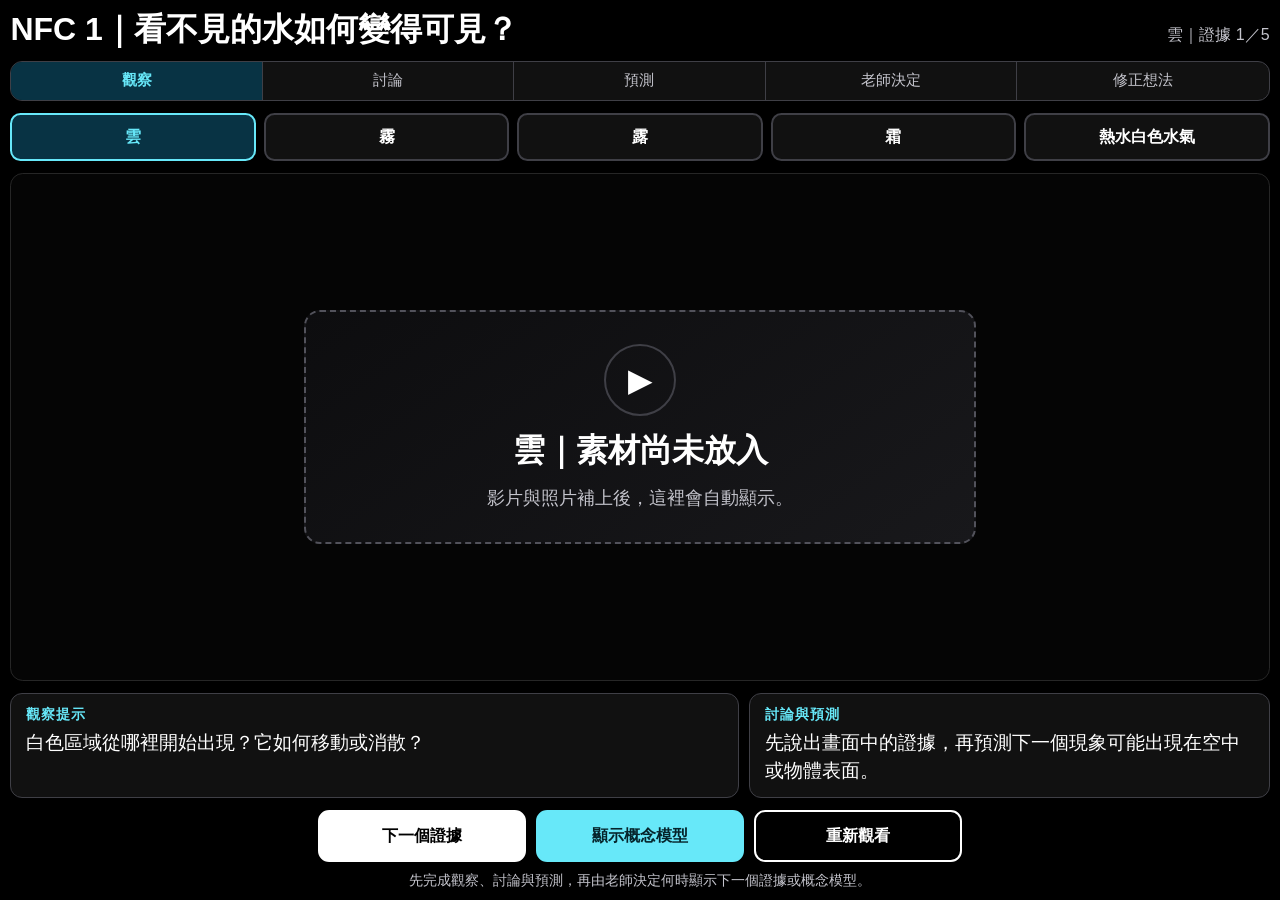
==== pages/01-cloud.html @ e1ae1beb "完成 NFC1 第一版教學介面" ====
<!doctype html>
<html lang="zh-Hant">
<head>
  <meta charset="utf-8">
  <meta name="viewport" content="width=device-width, initial-scale=1, viewport-fit=cover">
  <title>NFC 1｜看不見的水如何變得可見？</title>
  <style>
    :root {
      color-scheme: dark;
      font-family: -apple-system, BlinkMacSystemFont, "Segoe UI", sans-serif;
      --background: #000;
      --surface: #111;
      --surface-raised: #1a1a1a;
      --border: #3f3f46;
      --text: #fff;
      --muted: #c4c4cc;
      --accent: #67e8f9;
      --accent-dark: #083344;
      --focus: #facc15;
    }

    * {
      box-sizing: border-box;
    }

    [hidden] {
      display: none !important;
    }

    html {
      background: var(--background);
    }

    body {
      min-width: 320px;
      min-height: 100vh;
      min-height: 100svh;
      margin: 0;
      background: var(--background);
      color: var(--text);
    }

    button {
      font: inherit;
    }

    button:focus-visible {
      outline: 3px solid var(--focus);
      outline-offset: 3px;
    }

    main {
      width: min(100%, 100rem);
      min-height: 100vh;
      min-height: 100svh;
      margin: 0 auto;
      display: grid;
      gap: 0.75rem;
      padding:
        max(0.65rem, env(safe-area-inset-top))
        max(0.65rem, env(safe-area-inset-right))
        max(0.65rem, env(safe-area-inset-bottom))
        max(0.65rem, env(safe-area-inset-left));
    }

    .page-header {
      display: flex;
      align-items: baseline;
      justify-content: space-between;
      gap: 1rem;
    }

    h1 {
      margin: 0;
      font-size: clamp(1.15rem, 2.8vw, 2rem);
      line-height: 1.2;
    }

    .progress {
      flex: none;
      margin: 0;
      color: var(--muted);
      font-size: clamp(0.85rem, 1.7vw, 1rem);
      white-space: nowrap;
    }

    .learning-cycle {
      margin: 0;
      padding: 0;
      display: grid;
      grid-template-columns: repeat(5, minmax(0, 1fr));
      list-style: none;
      border: 1px solid var(--border);
      border-radius: 0.75rem;
      overflow: hidden;
      background: var(--surface);
    }

    .learning-cycle li {
      min-height: 2.4rem;
      display: grid;
      place-items: center;
      padding: 0.35rem;
      border-right: 1px solid var(--border);
      color: var(--muted);
      font-size: clamp(0.75rem, 1.7vw, 0.95rem);
      text-align: center;
    }

    .learning-cycle li:last-child {
      border-right: 0;
    }

    .learning-cycle li.current {
      background: var(--accent-dark);
      color: var(--accent);
      font-weight: 700;
    }

    .material-tabs {
      display: grid;
      grid-template-columns: repeat(5, minmax(0, 1fr));
      gap: 0.5rem;
    }

    .material-tab {
      min-height: 3rem;
      padding: 0.55rem 0.7rem;
      border: 2px solid var(--border);
      border-radius: 0.65rem;
      background: var(--surface);
      color: var(--text);
      font-weight: 700;
      cursor: pointer;
      touch-action: manipulation;
    }

    .material-tab[aria-selected="true"] {
      border-color: var(--accent);
      background: var(--accent-dark);
      color: var(--accent);
    }

    .media-stage {
      position: relative;
      width: 100%;
      min-height: clamp(18rem, 53svh, 49rem);
      display: grid;
      place-items: center;
      overflow: hidden;
      border: 1px solid #262626;
      border-radius: 0.8rem;
      background: #050505;
    }

    .media-stage video,
    .media-stage img {
      width: 100%;
      height: 100%;
      max-height: 64rem;
      display: block;
      object-fit: contain;
      background: #000;
    }

    .media-placeholder {
      width: min(90%, 42rem);
      min-height: 14rem;
      display: grid;
      place-items: center;
      align-content: center;
      gap: 0.8rem;
      padding: 2rem;
      border: 2px dashed #52525b;
      border-radius: 1rem;
      background: linear-gradient(145deg, #0d0d0f, #18181b);
      color: var(--muted);
      text-align: center;
    }

    .placeholder-mark {
      width: 4.5rem;
      height: 4.5rem;
      display: grid;
      place-items: center;
      border: 2px solid var(--border);
      border-radius: 50%;
      color: var(--text);
      font-size: 2rem;
    }

    .media-placeholder strong {
      color: var(--text);
      font-size: clamp(1.25rem, 3vw, 2rem);
    }

    .media-placeholder p {
      margin: 0;
      font-size: clamp(0.95rem, 2vw, 1.1rem);
    }

    .prompt-panel {
      display: grid;
      grid-template-columns: minmax(0, 1.4fr) minmax(0, 1fr);
      gap: 0.65rem;
    }

    .prompt-card {
      min-height: 4.8rem;
      padding: 0.75rem 0.9rem;
      border: 1px solid var(--border);
      border-radius: 0.75rem;
      background: var(--surface);
    }

    .prompt-card h2 {
      margin: 0 0 0.35rem;
      color: var(--accent);
      font-size: 0.85rem;
      letter-spacing: 0.08em;
    }

    .prompt-card p {
      margin: 0;
      font-size: clamp(0.95rem, 2vw, 1.2rem);
      line-height: 1.45;
    }

    .revision-card {
      border-color: #a16207;
      background: #211804;
    }

    .revision-card h2 {
      color: #fde047;
    }

    .controls {
      display: flex;
      flex-wrap: wrap;
      align-items: center;
      justify-content: center;
      gap: 0.6rem;
    }

    .control-button {
      min-width: min(100%, 13rem);
      min-height: 3.25rem;
      padding: 0.65rem 1.25rem;
      border: 2px solid #fff;
      border-radius: 0.7rem;
      background: #fff;
      color: #000;
      font-weight: 750;
      cursor: pointer;
      touch-action: manipulation;
    }

    .control-button.secondary {
      background: #000;
      color: #fff;
    }

    .control-button.model {
      border-color: var(--accent);
      background: var(--accent);
      color: #06242b;
    }

    .control-button:disabled {
      border-color: #3f3f46;
      background: #27272a;
      color: #71717a;
      cursor: not-allowed;
    }

    .teacher-note {
      flex-basis: 100%;
      margin: 0;
      color: var(--muted);
      font-size: 0.85rem;
      text-align: center;
    }

    @media (orientation: landscape) and (min-width: 700px) {
      main {
        height: 100vh;
        height: 100svh;
        grid-template-rows: auto auto auto minmax(0, 1fr) auto auto;
        overflow: hidden;
      }

      .media-stage {
        min-height: 0;
        height: 100%;
      }
    }

    @media (max-width: 680px) {
      .page-header {
        display: block;
      }

      .progress {
        margin-top: 0.3rem;
      }

      .material-tabs {
        grid-template-columns: repeat(3, minmax(0, 1fr));
      }

      .prompt-panel {
        grid-template-columns: 1fr;
      }
    }
  </style>
</head>
<body>
  <main>
    <header class="page-header">
      <h1 id="page-title">NFC 1｜看不見的水如何變得可見？</h1>
      <p id="evidence-progress" class="progress" aria-live="polite">證據 1／5</p>
    </header>

    <ol class="learning-cycle" aria-label="教學流程">
      <li id="phase-observe" class="current">觀察</li>
      <li id="phase-discuss">討論</li>
      <li id="phase-predict">預測</li>
      <li id="phase-teacher">老師決定</li>
      <li id="phase-revise">修正想法</li>
    </ol>

    <nav class="material-tabs" role="tablist" aria-label="真實證據素材，由老師操作">
      <button class="material-tab" type="button" role="tab" aria-selected="true" data-index="0">雲</button>
      <button class="material-tab" type="button" role="tab" aria-selected="false" data-index="1">霧</button>
      <button class="material-tab" type="button" role="tab" aria-selected="false" data-index="2">露</button>
      <button class="material-tab" type="button" role="tab" aria-selected="false" data-index="3">霜</button>
      <button class="material-tab" type="button" role="tab" aria-selected="false" data-index="4">熱水白色水氣</button>
    </nav>

    <section class="media-stage" aria-label="主媒體區">
      <video id="main-video" controls playsinline webkit-playsinline preload="metadata" hidden></video>
      <img id="main-photo" alt="" hidden>
      <div id="media-placeholder" class="media-placeholder" role="status">
        <span class="placeholder-mark" aria-hidden="true">▶</span>
        <strong id="placeholder-title">雲｜素材尚未放入</strong>
        <p id="placeholder-message">影片與照片補上後，這裡會自動顯示。</p>
      </div>
    </section>

    <section class="prompt-panel" aria-label="觀察與思考提示">
      <article class="prompt-card">
        <h2 id="prompt-label">觀察提示</h2>
        <p id="observation-prompt">白色區域從哪裡開始出現？它如何移動或消散？</p>
      </article>

      <article id="thinking-card" class="prompt-card">
        <h2 id="thinking-label">討論與預測</h2>
        <p id="thinking-prompt">先說出畫面中的證據，再預測下一個現象可能出現在空中或物體表面。</p>
      </article>
    </section>

    <section class="controls" aria-label="教師控制">
      <button id="next-evidence" class="control-button" type="button">下一個證據</button>
      <button id="show-model" class="control-button model" type="button">顯示概念模型</button>
      <button id="rewatch" class="control-button secondary" type="button">重新觀看</button>
      <p class="teacher-note">先完成觀察、討論與預測，再由老師決定何時顯示下一個證據或概念模型。</p>
    </section>
  </main>

  <script>
    const evidenceItems = [
      {
        id: 'cloud',
        label: '雲',
        video: '../media/video/cloud.mp4',
        photo: '../media/photo/cloud.jpg',
        prompt: '白色區域從哪裡開始出現？它如何移動或消散？'
      },
      {
        id: 'fog',
        label: '霧',
        video: '../media/video/fog.mp4',
        photo: '../media/photo/fog.jpg',
        prompt: '遠方景物的清晰度如何改變？白色區域最靠近哪裡？'
      },
      {
        id: 'dew',
        label: '露',
        video: '../media/video/dew.mp4',
        photo: '../media/photo/dew.jpg',
        prompt: '水滴最先出現在哪個表面？數量和大小如何改變？'
      },
      {
        id: 'frost',
        label: '霜',
        video: '../media/video/frost.mp4',
        photo: '../media/photo/frost.jpg',
        prompt: '表面的形狀如何隨時間改變？它和前一個證據有什麼不同？'
      },
      {
        id: 'kettle',
        label: '熱水白色水氣',
        video: '../media/video/kettle.mp4',
        photo: null,
        prompt: '壺口最近處和稍遠處，哪裡比較看得見白色區域？'
      }
    ];

    const conceptModel = {
      label: '概念模型',
      video: '../media/generated/water-visible-model.mp4'
    };

    const mainVideo = document.querySelector('#main-video');
    const mainPhoto = document.querySelector('#main-photo');
    const mediaPlaceholder = document.querySelector('#media-placeholder');
    const placeholderTitle = document.querySelector('#placeholder-title');
    const placeholderMessage = document.querySelector('#placeholder-message');
    const evidenceProgress = document.querySelector('#evidence-progress');
    const observationPrompt = document.querySelector('#observation-prompt');
    const promptLabel = document.querySelector('#prompt-label');
    const thinkingCard = document.querySelector('#thinking-card');
    const thinkingLabel = document.querySelector('#thinking-label');
    const thinkingPrompt = document.querySelector('#thinking-prompt');
    const nextEvidenceButton = document.querySelector('#next-evidence');
    const showModelButton = document.querySelector('#show-model');
    const rewatchButton = document.querySelector('#rewatch');
    const materialTabs = [...document.querySelectorAll('.material-tab')];
    const phaseItems = [...document.querySelectorAll('.learning-cycle li')];

    let currentEvidenceIndex = 0;
    let currentMode = 'evidence';

    function stopMedia() {
      mainVideo.pause();
      mainVideo.removeAttribute('src');
      mainVideo.load();
      mainPhoto.removeAttribute('src');
      mainVideo.hidden = true;
      mainPhoto.hidden = true;
    }

    function setPhase(phaseId) {
      phaseItems.forEach((item) => {
        item.classList.toggle('current', item.id === phaseId);
      });
    }

    function showPlaceholder(title, message) {
      mainVideo.hidden = true;
      mainPhoto.hidden = true;
      placeholderTitle.textContent = title;
      placeholderMessage.textContent = message;
      mediaPlaceholder.hidden = false;
    }

    function tryPhotoFallback(item) {
      if (!item.photo) {
        showPlaceholder(
          `${item.label}｜素材尚未放入`,
          '影片補上後，這裡會自動顯示。'
        );
        return;
      }

      mainPhoto.onload = () => {
        mainVideo.hidden = true;
        mediaPlaceholder.hidden = true;
        mainPhoto.hidden = false;
      };

      mainPhoto.onerror = () => {
        showPlaceholder(
          `${item.label}｜素材尚未放入`,
          '影片與照片補上後，這裡會自動顯示。'
        );
      };

      mainPhoto.alt = `${item.label}的真實證據照片`;
      mainPhoto.src = item.photo;
    }

    function loadEvidence(index, isNewEvidence = false) {
      const item = evidenceItems[index];

      currentEvidenceIndex = index;
      currentMode = 'evidence';
      stopMedia();

      evidenceProgress.textContent = `${item.label}｜證據 ${index + 1}／${evidenceItems.length}`;
      promptLabel.textContent = '觀察提示';
      observationPrompt.textContent = item.prompt;

      materialTabs.forEach((tab, tabIndex) => {
        tab.setAttribute('aria-selected', String(tabIndex === index));
      });

      nextEvidenceButton.disabled = index === evidenceItems.length - 1;
      const shouldRevise = isNewEvidence || index > 0;
      thinkingCard.classList.toggle('revision-card', shouldRevise);
      thinkingLabel.textContent = shouldRevise ? '修正想法' : '討論與預測';
      thinkingPrompt.textContent = shouldRevise
        ? '新證據和原來的預測哪裡相同、哪裡不同？請指出畫面中的依據。'
        : '先說出畫面中的證據，再預測下一個現象可能出現在空中或物體表面。';
      setPhase(isNewEvidence || index > 0 ? 'phase-revise' : 'phase-observe');

      showPlaceholder(`${item.label}｜正在載入`, '如果素材尚未放入，稍後會顯示占位畫面。');

      mainVideo.onloadeddata = () => {
        mediaPlaceholder.hidden = true;
        mainPhoto.hidden = true;
        mainVideo.hidden = false;
      };

      mainVideo.onerror = () => {
        tryPhotoFallback(item);
      };

      mainVideo.src = item.video;
      mainVideo.load();
    }

    function loadConceptModel() {
      currentMode = 'model';
      stopMedia();

      evidenceProgress.textContent = '概念模型｜老師決定後顯示';
      promptLabel.textContent = '回看任務';
      observationPrompt.textContent = '看完後，請回到任一真實證據，找出你現在才注意到的畫面。';
      thinkingCard.classList.add('revision-card');
      thinkingLabel.textContent = '修正想法';
      thinkingPrompt.textContent = '用新模型重新解釋一個畫面，並說明你修改了哪一個原來的想法。';
      materialTabs.forEach((tab) => tab.setAttribute('aria-selected', 'false'));
      nextEvidenceButton.disabled = true;
      setPhase('phase-revise');

      showPlaceholder('概念模型｜正在載入', '模型素材尚未放入時，頁面仍可回看真實證據。');

      mainVideo.onloadeddata = () => {
        mediaPlaceholder.hidden = true;
        mainPhoto.hidden = true;
        mainVideo.hidden = false;
      };

      mainVideo.onerror = () => {
        showPlaceholder('概念模型尚待製作', '請先回看真實證據並修正小組想法。');
      };

      mainVideo.src = conceptModel.video;
      mainVideo.load();
    }

    function rewatchCurrentMedia() {
      if (!mainVideo.hidden && Number.isFinite(mainVideo.duration)) {
        mainVideo.currentTime = 0;
        return;
      }

      if (currentMode === 'model') {
        loadConceptModel();
      } else {
        loadEvidence(currentEvidenceIndex, currentEvidenceIndex > 0);
      }
    }

    materialTabs.forEach((tab) => {
      tab.addEventListener('click', () => {
        const index = Number(tab.dataset.index);
        loadEvidence(index, index !== currentEvidenceIndex || index > 0);
      });
    });

    nextEvidenceButton.addEventListener('click', () => {
      if (currentEvidenceIndex < evidenceItems.length - 1) {
        loadEvidence(currentEvidenceIndex + 1, true);
      }
    });

    showModelButton.addEventListener('click', loadConceptModel);
    rewatchButton.addEventListener('click', rewatchCurrentMedia);

    loadEvidence(0);
  </script>
</body>
</html>
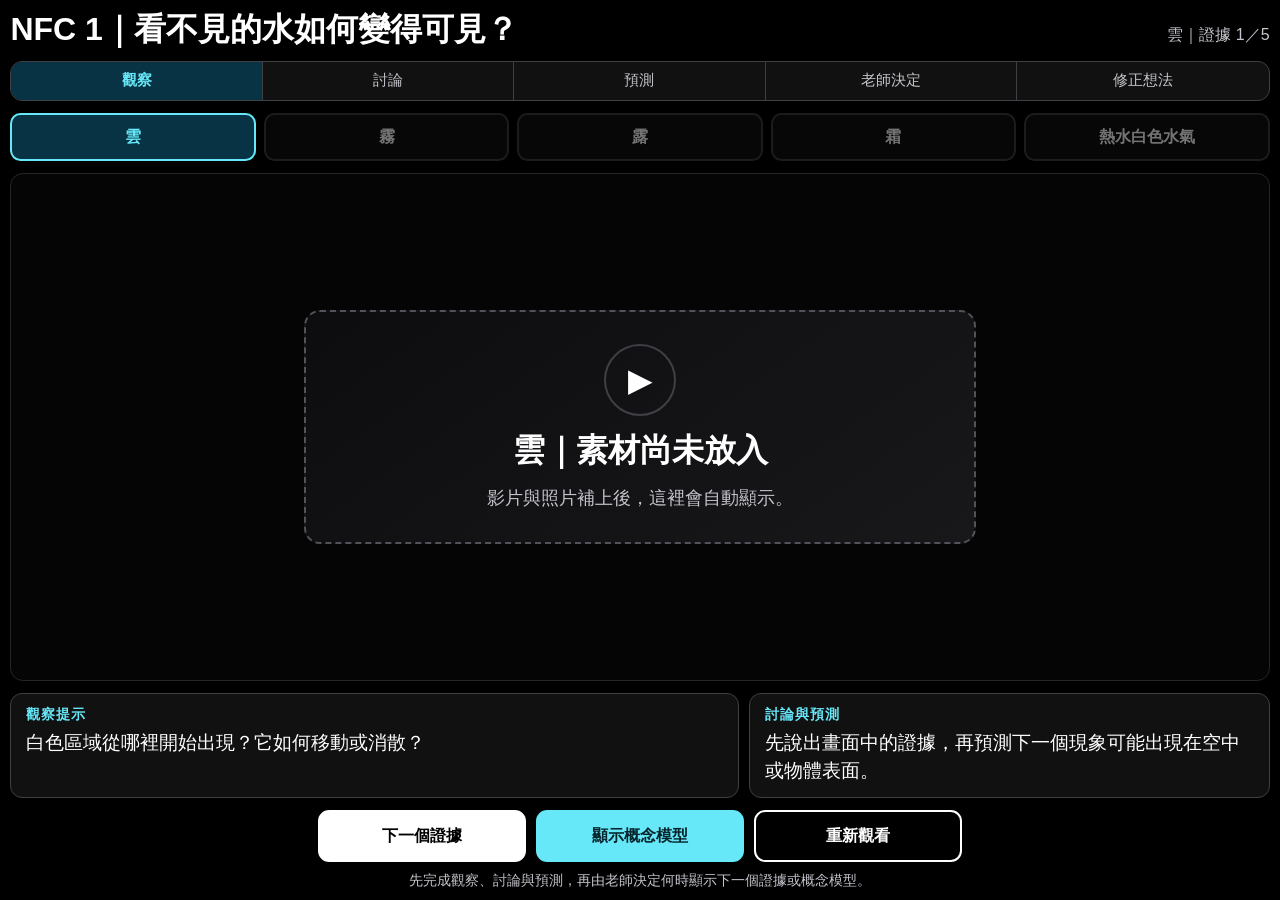
==== commit 684ee4d9: "完成 NFC1 雲證據素材與教師控制" ====
--- a/pages/01-cloud.html
+++ b/pages/01-cloud.html
@@ -141,6 +141,11 @@
       color: var(--accent);
     }
 
+    .material-tab:disabled {
+      opacity: 0.45;
+      cursor: not-allowed;
+    }
+
     .media-stage {
       position: relative;
       width: 100%;
@@ -332,10 +337,10 @@
 
     <nav class="material-tabs" role="tablist" aria-label="真實證據素材，由老師操作">
       <button class="material-tab" type="button" role="tab" aria-selected="true" data-index="0">雲</button>
-      <button class="material-tab" type="button" role="tab" aria-selected="false" data-index="1">霧</button>
-      <button class="material-tab" type="button" role="tab" aria-selected="false" data-index="2">露</button>
-      <button class="material-tab" type="button" role="tab" aria-selected="false" data-index="3">霜</button>
-      <button class="material-tab" type="button" role="tab" aria-selected="false" data-index="4">熱水白色水氣</button>
+      <button class="material-tab" type="button" role="tab" aria-selected="false" data-index="1" disabled>霧</button>
+      <button class="material-tab" type="button" role="tab" aria-selected="false" data-index="2" disabled>露</button>
+      <button class="material-tab" type="button" role="tab" aria-selected="false" data-index="3" disabled>霜</button>
+      <button class="material-tab" type="button" role="tab" aria-selected="false" data-index="4" disabled>熱水白色水氣</button>
     </nav>
 
     <section class="media-stage" aria-label="主媒體區">
@@ -361,7 +366,7 @@
     </section>
 
     <section class="controls" aria-label="教師控制">
-      <button id="next-evidence" class="control-button" type="button">下一個證據</button>
+      <button id="next-evidence" class="control-button" type="button" disabled>下一個證據</button>
       <button id="show-model" class="control-button model" type="button">顯示概念模型</button>
       <button id="rewatch" class="control-button secondary" type="button">重新觀看</button>
       <p class="teacher-note">先完成觀察、討論與預測，再由老師決定何時顯示下一個證據或概念模型。</p>
@@ -431,6 +436,9 @@
 
     let currentEvidenceIndex = 0;
     let currentMode = 'evidence';
+    let highestUnlockedEvidenceIndex = 0;
+    let currentVideoCompleted = false;
+    let replayAuthorized = false;
 
     function stopMedia() {
       mainVideo.pause();
@@ -439,11 +447,20 @@
       mainPhoto.removeAttribute('src');
       mainVideo.hidden = true;
       mainPhoto.hidden = true;
+      currentVideoCompleted = false;
+      replayAuthorized = false;
     }
 
     function setPhase(phaseId) {
       phaseItems.forEach((item) => {
         item.classList.toggle('current', item.id === phaseId);
+      });
+    }
+
+    function updateEvidenceTabs(selectedIndex = null) {
+      materialTabs.forEach((tab, tabIndex) => {
+        tab.disabled = tabIndex > highestUnlockedEvidenceIndex;
+        tab.setAttribute('aria-selected', String(tabIndex === selectedIndex));
       });
     }
 
@@ -461,6 +478,7 @@
           `${item.label}｜素材尚未放入`,
           '影片補上後，這裡會自動顯示。'
         );
+        nextEvidenceButton.disabled = currentEvidenceIndex === evidenceItems.length - 1;
         return;
       }
 
@@ -468,6 +486,7 @@
         mainVideo.hidden = true;
         mediaPlaceholder.hidden = true;
         mainPhoto.hidden = false;
+        nextEvidenceButton.disabled = currentEvidenceIndex === evidenceItems.length - 1;
       };
 
       mainPhoto.onerror = () => {
@@ -475,6 +494,7 @@
           `${item.label}｜素材尚未放入`,
           '影片與照片補上後，這裡會自動顯示。'
         );
+        nextEvidenceButton.disabled = currentEvidenceIndex === evidenceItems.length - 1;
       };
 
       mainPhoto.alt = `${item.label}的真實證據照片`;
@@ -492,11 +512,9 @@
       promptLabel.textContent = '觀察提示';
       observationPrompt.textContent = item.prompt;
 
-      materialTabs.forEach((tab, tabIndex) => {
-        tab.setAttribute('aria-selected', String(tabIndex === index));
-      });
-
-      nextEvidenceButton.disabled = index === evidenceItems.length - 1;
+      updateEvidenceTabs(index);
+
+      nextEvidenceButton.disabled = true;
       const shouldRevise = isNewEvidence || index > 0;
       thinkingCard.classList.toggle('revision-card', shouldRevise);
       thinkingLabel.textContent = shouldRevise ? '修正想法' : '討論與預測';
@@ -505,6 +523,10 @@
         : '先說出畫面中的證據，再預測下一個現象可能出現在空中或物體表面。';
       setPhase(isNewEvidence || index > 0 ? 'phase-revise' : 'phase-observe');
 
+      mainVideo.autoplay = false;
+      mainVideo.loop = false;
+      mainVideo.controls = true;
+
       showPlaceholder(`${item.label}｜正在載入`, '如果素材尚未放入，稍後會顯示占位畫面。');
 
       mainVideo.onloadeddata = () => {
@@ -531,9 +553,10 @@
       thinkingCard.classList.add('revision-card');
       thinkingLabel.textContent = '修正想法';
       thinkingPrompt.textContent = '用新模型重新解釋一個畫面，並說明你修改了哪一個原來的想法。';
-      materialTabs.forEach((tab) => tab.setAttribute('aria-selected', 'false'));
+      updateEvidenceTabs();
       nextEvidenceButton.disabled = true;
       setPhase('phase-revise');
+      mainVideo.controls = true;
 
       showPlaceholder('概念模型｜正在載入', '模型素材尚未放入時，頁面仍可回看真實證據。');
 
@@ -553,7 +576,18 @@
 
     function rewatchCurrentMedia() {
       if (!mainVideo.hidden && Number.isFinite(mainVideo.duration)) {
+        replayAuthorized = true;
+        nextEvidenceButton.disabled = true;
+        mainVideo.controls = true;
         mainVideo.currentTime = 0;
+        const playRequest = mainVideo.play();
+
+        if (playRequest) {
+          playRequest.catch(() => {
+            replayAuthorized = false;
+          });
+        }
+
         return;
       }
 
@@ -567,13 +601,53 @@
     materialTabs.forEach((tab) => {
       tab.addEventListener('click', () => {
         const index = Number(tab.dataset.index);
+
+        if (index > highestUnlockedEvidenceIndex) {
+          return;
+        }
+
         loadEvidence(index, index !== currentEvidenceIndex || index > 0);
       });
     });
 
+    function holdOnFinalFrame() {
+      if (Number.isFinite(mainVideo.duration) && mainVideo.duration > 0) {
+        mainVideo.currentTime = Math.max(0, mainVideo.duration - 0.05);
+      }
+    }
+
+    mainVideo.addEventListener('play', () => {
+      if (currentVideoCompleted && !replayAuthorized) {
+        mainVideo.pause();
+        holdOnFinalFrame();
+        return;
+      }
+
+      if (replayAuthorized) {
+        replayAuthorized = false;
+        currentVideoCompleted = false;
+      }
+
+      if (currentMode === 'evidence') {
+        nextEvidenceButton.disabled = true;
+      }
+    });
+
+    mainVideo.addEventListener('ended', () => {
+      currentVideoCompleted = true;
+      mainVideo.controls = false;
+
+      if (currentMode === 'evidence' && currentEvidenceIndex < evidenceItems.length - 1) {
+        nextEvidenceButton.disabled = false;
+        setPhase('phase-teacher');
+      }
+    });
+
     nextEvidenceButton.addEventListener('click', () => {
-      if (currentEvidenceIndex < evidenceItems.length - 1) {
-        loadEvidence(currentEvidenceIndex + 1, true);
+      if (!nextEvidenceButton.disabled && currentEvidenceIndex < evidenceItems.length - 1) {
+        const nextIndex = currentEvidenceIndex + 1;
+        highestUnlockedEvidenceIndex = Math.max(highestUnlockedEvidenceIndex, nextIndex);
+        loadEvidence(nextIndex, true);
       }
     });
 
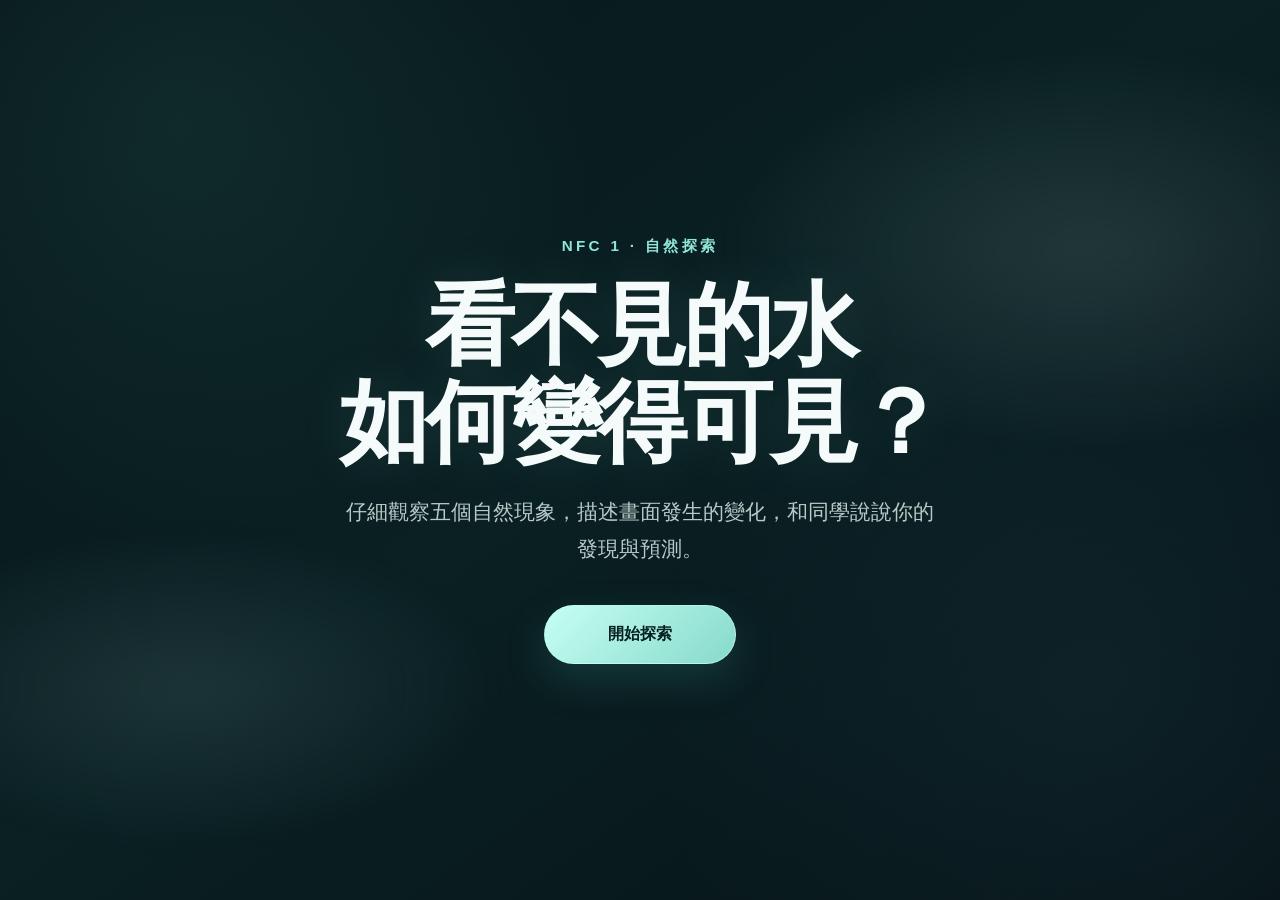
==== commit 1ea9e668: "完成 NFC1 學生探索介面" ====
--- a/pages/01-cloud.html
+++ b/pages/01-cloud.html
@@ -7,16 +7,16 @@
   <style>
     :root {
       color-scheme: dark;
-      font-family: -apple-system, BlinkMacSystemFont, "Segoe UI", sans-serif;
-      --background: #000;
-      --surface: #111;
-      --surface-raised: #1a1a1a;
-      --border: #3f3f46;
-      --text: #fff;
-      --muted: #c4c4cc;
-      --accent: #67e8f9;
-      --accent-dark: #083344;
-      --focus: #facc15;
+      font-family: -apple-system, BlinkMacSystemFont, "Segoe UI", "Noto Sans TC", sans-serif;
+      --ink: #f4fbfa;
+      --muted: #b8cac7;
+      --line: rgba(216, 242, 237, 0.18);
+      --glass: rgba(8, 27, 30, 0.78);
+      --glass-solid: #102a2d;
+      --accent: #91e6d5;
+      --accent-strong: #c5fff3;
+      --deep: #061315;
+      --focus: #ffe082;
     }
 
     * {
@@ -28,7 +28,9 @@
     }
 
     html {
-      background: var(--background);
+      min-width: 320px;
+      min-height: 100%;
+      background: var(--deep);
     }
 
     body {
@@ -36,342 +38,933 @@
       min-height: 100vh;
       min-height: 100svh;
       margin: 0;
-      background: var(--background);
-      color: var(--text);
+      overflow-x: hidden;
+      background:
+        radial-gradient(circle at 14% 14%, rgba(57, 126, 122, 0.16), transparent 31%),
+        radial-gradient(circle at 86% 78%, rgba(45, 92, 112, 0.14), transparent 34%),
+        linear-gradient(145deg, #071719 0%, #0a2023 48%, #071317 100%);
+      color: var(--ink);
+    }
+
+    body::before,
+    body::after {
+      position: fixed;
+      inset: -18%;
+      z-index: -1;
+      pointer-events: none;
+      content: "";
+    }
+
+    body::before {
+      background:
+        radial-gradient(ellipse at 28% 45%, rgba(218, 243, 238, 0.055), transparent 32%),
+        radial-gradient(ellipse at 72% 58%, rgba(186, 226, 224, 0.045), transparent 36%);
+      filter: blur(42px);
+      animation: drift 24s ease-in-out infinite alternate;
+    }
+
+    body::after {
+      display: none;
     }
 
     button {
       font: inherit;
     }
 
-    button:focus-visible {
+    button:focus-visible,
+    video:focus-visible,
+    summary:focus-visible {
       outline: 3px solid var(--focus);
-      outline-offset: 3px;
-    }
-
-    main {
-      width: min(100%, 100rem);
+      outline-offset: 4px;
+    }
+
+    .view {
       min-height: 100vh;
       min-height: 100svh;
-      margin: 0 auto;
-      display: grid;
-      gap: 0.75rem;
-      padding:
-        max(0.65rem, env(safe-area-inset-top))
-        max(0.65rem, env(safe-area-inset-right))
-        max(0.65rem, env(safe-area-inset-bottom))
-        max(0.65rem, env(safe-area-inset-left));
-    }
-
-    .page-header {
-      display: flex;
-      align-items: baseline;
-      justify-content: space-between;
-      gap: 1rem;
-    }
-
-    h1 {
-      margin: 0;
-      font-size: clamp(1.15rem, 2.8vw, 2rem);
-      line-height: 1.2;
-    }
-
-    .progress {
-      flex: none;
-      margin: 0;
-      color: var(--muted);
-      font-size: clamp(0.85rem, 1.7vw, 1rem);
-      white-space: nowrap;
-    }
-
-    .learning-cycle {
-      margin: 0;
-      padding: 0;
-      display: grid;
-      grid-template-columns: repeat(5, minmax(0, 1fr));
-      list-style: none;
-      border: 1px solid var(--border);
-      border-radius: 0.75rem;
-      overflow: hidden;
-      background: var(--surface);
-    }
-
-    .learning-cycle li {
-      min-height: 2.4rem;
-      display: grid;
-      place-items: center;
-      padding: 0.35rem;
-      border-right: 1px solid var(--border);
-      color: var(--muted);
-      font-size: clamp(0.75rem, 1.7vw, 0.95rem);
-      text-align: center;
-    }
-
-    .learning-cycle li:last-child {
-      border-right: 0;
-    }
-
-    .learning-cycle li.current {
-      background: var(--accent-dark);
-      color: var(--accent);
-      font-weight: 700;
-    }
-
-    .material-tabs {
-      display: grid;
-      grid-template-columns: repeat(5, minmax(0, 1fr));
-      gap: 0.5rem;
-    }
-
-    .material-tab {
-      min-height: 3rem;
-      padding: 0.55rem 0.7rem;
-      border: 2px solid var(--border);
-      border-radius: 0.65rem;
-      background: var(--surface);
-      color: var(--text);
-      font-weight: 700;
-      cursor: pointer;
-      touch-action: manipulation;
-    }
-
-    .material-tab[aria-selected="true"] {
-      border-color: var(--accent);
-      background: var(--accent-dark);
-      color: var(--accent);
-    }
-
-    .material-tab:disabled {
-      opacity: 0.45;
-      cursor: not-allowed;
-    }
-
-    .media-stage {
+    }
+
+    .intro-view {
       position: relative;
-      width: 100%;
-      min-height: clamp(18rem, 53svh, 49rem);
       display: grid;
       place-items: center;
       overflow: hidden;
-      border: 1px solid #262626;
-      border-radius: 0.8rem;
-      background: #050505;
+      padding:
+        max(2rem, env(safe-area-inset-top))
+        max(1.25rem, env(safe-area-inset-right))
+        max(2rem, env(safe-area-inset-bottom))
+        max(1.25rem, env(safe-area-inset-left));
+      isolation: isolate;
+    }
+
+    .intro-view::before,
+    .intro-view::after {
+      position: absolute;
+      z-index: -1;
+      border-radius: 50%;
+      content: "";
+      filter: blur(10px);
+    }
+
+    .intro-view::before {
+      width: min(48rem, 82vw);
+      aspect-ratio: 1.8;
+      top: 4%;
+      right: -15%;
+      background: radial-gradient(ellipse, rgba(202, 239, 233, 0.12), transparent 68%);
+      animation: cloud-float 18s ease-in-out infinite alternate;
+    }
+
+    .intro-view::after {
+      width: min(42rem, 76vw);
+      aspect-ratio: 2;
+      bottom: 5%;
+      left: -12%;
+      background: radial-gradient(ellipse, rgba(175, 216, 222, 0.11), transparent 68%);
+      animation: cloud-float 22s ease-in-out -6s infinite alternate-reverse;
+    }
+
+    .intro-card {
+      width: min(54rem, 92vw);
+      text-align: center;
+    }
+
+    .eyebrow {
+      margin: 0 0 1.25rem;
+      color: var(--accent);
+      font-size: clamp(0.78rem, 1.4vw, 0.95rem);
+      font-weight: 750;
+      letter-spacing: 0.22em;
+      text-transform: uppercase;
+    }
+
+    h1 {
+      margin: 0;
+      font-size: clamp(2.35rem, 7vw, 5.8rem);
+      font-weight: 720;
+      letter-spacing: -0.045em;
+      line-height: 1.08;
+      text-wrap: balance;
+      text-shadow: 0 0 54px rgba(166, 231, 222, 0.12);
+    }
+
+    .intro-lead {
+      width: min(38rem, 100%);
+      margin: 1.5rem auto 2.35rem;
+      color: var(--muted);
+      font-size: clamp(1rem, 2.2vw, 1.3rem);
+      line-height: 1.75;
+    }
+
+    .primary-action {
+      min-width: 12rem;
+      min-height: 3.7rem;
+      padding: 0.8rem 1.8rem;
+      border: 1px solid rgba(197, 255, 243, 0.62);
+      border-radius: 999px;
+      background: linear-gradient(135deg, var(--accent-strong), #87daca);
+      box-shadow: 0 16px 40px rgba(53, 145, 133, 0.24);
+      color: #06211f;
+      font-weight: 800;
+      cursor: pointer;
+      transition: transform 160ms ease, box-shadow 160ms ease;
+      touch-action: manipulation;
+    }
+
+    .primary-action:hover {
+      transform: translateY(-2px);
+      box-shadow: 0 20px 48px rgba(53, 145, 133, 0.34);
+    }
+
+    .explore-view {
+      position: relative;
+      display: grid;
+      grid-template-rows: auto auto auto;
+      align-content: center;
+      justify-items: center;
+      gap: clamp(0.32rem, 0.8vh, 0.58rem);
+      padding:
+        max(0.55rem, env(safe-area-inset-top))
+        max(1rem, env(safe-area-inset-right))
+        max(0.65rem, env(safe-area-inset-bottom))
+        max(1rem, env(safe-area-inset-left));
+    }
+
+    .progress-wrap {
+      min-height: 1.45rem;
+      display: grid;
+      place-items: center;
+    }
+
+    .progress-dots {
+      display: flex;
+      align-items: center;
+      justify-content: center;
+      gap: 0.62rem;
+      margin: 0;
+      padding: 0;
+      list-style: none;
+    }
+
+    .progress-dot {
+      width: 0.52rem;
+      height: 0.52rem;
+      border: 1.5px solid rgba(226, 248, 244, 0.62);
+      border-radius: 50%;
+      background: transparent;
+      transition: width 180ms ease, background 180ms ease, border-color 180ms ease;
+    }
+
+    .progress-dot.current {
+      width: 1.22rem;
+      border-color: var(--accent-strong);
+      border-radius: 999px;
+      background: var(--accent-strong);
+      box-shadow: 0 0 18px rgba(145, 230, 213, 0.28);
+    }
+
+    .model-indicator {
+      margin: 0;
+      color: var(--accent-strong);
+      font-size: 0.88rem;
+      font-weight: 700;
+      letter-spacing: 0.14em;
+    }
+
+    .media-stage {
+      position: relative;
+      align-self: center;
+      width: min(88vw, calc(80svh * 16 / 9));
+      aspect-ratio: 16 / 9;
+      display: grid;
+      place-items: center;
+      overflow: hidden;
+      border: 1px solid rgba(218, 244, 239, 0.16);
+      border-radius: clamp(0.7rem, 1.25vw, 1rem);
+      background: #020606;
+      box-shadow:
+        0 18px 52px rgba(0, 0, 0, 0.34),
+        0 0 0 1px rgba(133, 209, 196, 0.035) inset;
     }
 
     .media-stage video,
     .media-stage img {
       width: 100%;
       height: 100%;
-      max-height: 64rem;
       display: block;
       object-fit: contain;
       background: #000;
     }
 
     .media-placeholder {
-      width: min(90%, 42rem);
-      min-height: 14rem;
+      position: absolute;
+      inset: 0;
       display: grid;
       place-items: center;
       align-content: center;
       gap: 0.8rem;
       padding: 2rem;
-      border: 2px dashed #52525b;
-      border-radius: 1rem;
-      background: linear-gradient(145deg, #0d0d0f, #18181b);
+      background:
+        radial-gradient(circle at 50% 42%, rgba(102, 172, 163, 0.16), transparent 34%),
+        linear-gradient(145deg, #071113, #0b1b1d);
       color: var(--muted);
       text-align: center;
     }
 
     .placeholder-mark {
-      width: 4.5rem;
-      height: 4.5rem;
+      width: 3.6rem;
+      height: 3.6rem;
       display: grid;
       place-items: center;
-      border: 2px solid var(--border);
+      border: 1px solid rgba(226, 248, 244, 0.28);
       border-radius: 50%;
-      color: var(--text);
-      font-size: 2rem;
+      color: var(--accent);
+      font-size: 1.35rem;
     }
 
     .media-placeholder strong {
-      color: var(--text);
-      font-size: clamp(1.25rem, 3vw, 2rem);
+      color: var(--ink);
+      font-size: clamp(1.1rem, 2.4vw, 1.6rem);
     }
 
     .media-placeholder p {
       margin: 0;
-      font-size: clamp(0.95rem, 2vw, 1.1rem);
-    }
-
-    .prompt-panel {
+      font-size: clamp(0.9rem, 1.7vw, 1rem);
+    }
+
+    .observation-card {
+      width: min(86vw, 70rem);
+      min-height: 4.35rem;
       display: grid;
-      grid-template-columns: minmax(0, 1.4fr) minmax(0, 1fr);
+      place-items: center;
+      align-content: center;
+      gap: 0.16rem;
+      margin: 0;
+      padding: 0.28rem 1rem 0.36rem;
+      text-align: center;
+    }
+
+    .evidence-label {
+      display: none;
+    }
+
+    .observation-question {
+      margin: 0;
+      font-size: clamp(1.12rem, 2.7vw, 1.8rem);
+      font-weight: 620;
+      line-height: 1.45;
+      text-wrap: balance;
+    }
+
+    .observation-hint {
+      margin: 0.04rem 0 0;
+      color: var(--muted);
+      font-size: clamp(0.8rem, 1.55vw, 1rem);
+      line-height: 1.45;
+      text-wrap: balance;
+    }
+
+    .teacher-trigger {
+      position: fixed;
+      right: max(1rem, env(safe-area-inset-right));
+      bottom: max(1rem, env(safe-area-inset-bottom));
+      z-index: 20;
+      min-height: 2.65rem;
+      padding: 0.58rem 1rem;
+      border: 1px solid rgba(211, 240, 235, 0.26);
+      border-radius: 999px;
+      background: rgba(7, 24, 27, 0.86);
+      box-shadow: 0 10px 28px rgba(0, 0, 0, 0.28);
+      color: #d9f5ef;
+      font-size: 0.9rem;
+      font-weight: 700;
+      cursor: pointer;
+      backdrop-filter: blur(14px);
+      -webkit-backdrop-filter: blur(14px);
+      touch-action: manipulation;
+    }
+
+    .drawer-scrim {
+      position: fixed;
+      inset: 0;
+      z-index: 29;
+      border: 0;
+      background: rgba(0, 8, 10, 0.58);
+      cursor: default;
+      opacity: 0;
+      transition: opacity 180ms ease;
+    }
+
+    .drawer-scrim.open {
+      opacity: 1;
+    }
+
+    .teacher-drawer {
+      position: fixed;
+      top: 0;
+      right: 0;
+      bottom: 0;
+      z-index: 30;
+      width: min(23rem, 90vw);
+      display: flex;
+      flex-direction: column;
+      gap: 1.2rem;
+      padding:
+        max(1.2rem, env(safe-area-inset-top))
+        max(1.1rem, env(safe-area-inset-right))
+        max(1.2rem, env(safe-area-inset-bottom))
+        1.1rem;
+      border-left: 1px solid var(--line);
+      background: rgba(10, 31, 34, 0.97);
+      box-shadow: -22px 0 60px rgba(0, 0, 0, 0.42);
+      transform: translateX(105%);
+      transition: transform 220ms ease;
+      visibility: hidden;
+      backdrop-filter: blur(20px);
+      -webkit-backdrop-filter: blur(20px);
+    }
+
+    .teacher-drawer.open {
+      transform: translateX(0);
+      visibility: visible;
+    }
+
+    .drawer-header {
+      display: flex;
+      align-items: center;
+      justify-content: space-between;
+      gap: 1rem;
+    }
+
+    .drawer-header h2 {
+      margin: 0;
+      font-size: 1.25rem;
+    }
+
+    .drawer-close {
+      width: 2.5rem;
+      height: 2.5rem;
+      display: grid;
+      place-items: center;
+      border: 1px solid var(--line);
+      border-radius: 50%;
+      background: transparent;
+      color: var(--ink);
+      font-size: 1.25rem;
+      cursor: pointer;
+    }
+
+    .teacher-actions {
+      display: grid;
       gap: 0.65rem;
     }
 
-    .prompt-card {
-      min-height: 4.8rem;
-      padding: 0.75rem 0.9rem;
-      border: 1px solid var(--border);
-      border-radius: 0.75rem;
-      background: var(--surface);
-    }
-
-    .prompt-card h2 {
-      margin: 0 0 0.35rem;
-      color: var(--accent);
-      font-size: 0.85rem;
-      letter-spacing: 0.08em;
-    }
-
-    .prompt-card p {
+    .teacher-action {
+      min-height: 3.25rem;
+      display: flex;
+      align-items: center;
+      justify-content: space-between;
+      gap: 1rem;
+      padding: 0.72rem 0.9rem;
+      border: 1px solid var(--line);
+      border-radius: 0.8rem;
+      background: rgba(216, 242, 237, 0.055);
+      color: var(--ink);
+      font-weight: 680;
+      text-align: left;
+      cursor: pointer;
+      touch-action: manipulation;
+    }
+
+    .teacher-action::after {
+      color: var(--muted);
+      content: "›";
+      font-size: 1.25rem;
+    }
+
+    .teacher-action:hover:not(:disabled) {
+      border-color: rgba(145, 230, 213, 0.48);
+      background: rgba(145, 230, 213, 0.11);
+    }
+
+    .teacher-action:disabled {
+      opacity: 0.38;
+      cursor: not-allowed;
+    }
+
+    .teacher-action.model {
+      border-color: rgba(145, 230, 213, 0.42);
+      color: var(--accent-strong);
+    }
+
+    .teaching-note {
+      margin-top: auto;
+      border-top: 1px solid var(--line);
+      padding-top: 1rem;
+      color: var(--muted);
+      font-size: 0.9rem;
+      line-height: 1.6;
+    }
+
+    .teaching-note summary {
+      color: var(--ink);
+      font-weight: 700;
+      cursor: pointer;
+    }
+
+    .teaching-note p {
+      margin: 0.75rem 0 0;
+    }
+
+    @keyframes drift {
+      from { transform: translate3d(-2%, -1%, 0) scale(1); }
+      to { transform: translate3d(3%, 2%, 0) scale(1.05); }
+    }
+
+    @keyframes cloud-float {
+      from { transform: translate3d(-3%, 0, 0) scale(0.96); opacity: 0.65; }
+      to { transform: translate3d(5%, 2%, 0) scale(1.06); opacity: 1; }
+    }
+
+    @media (orientation: landscape) and (min-width: 700px) {
+      .explore-view {
+        height: 100vh;
+        height: 100svh;
+        overflow: hidden;
+      }
+    }
+
+    @media (max-height: 720px) and (orientation: landscape) {
+      .explore-view {
+        gap: 0.25rem;
+        padding-top: max(0.3rem, env(safe-area-inset-top));
+        padding-bottom: max(0.3rem, env(safe-area-inset-bottom));
+      }
+
+      .media-stage {
+        width: min(88vw, calc(80svh * 16 / 9));
+      }
+
+      .observation-card {
+        min-height: 3.7rem;
+        padding-block: 0.14rem 0.22rem;
+      }
+    }
+
+    @media (max-width: 620px) {
+      .explore-view {
+        align-content: start;
+      }
+
+      .media-stage {
+        width: 94vw;
+      }
+
+      .observation-card {
+        width: 92vw;
+        min-height: 5.8rem;
+      }
+
+      .teacher-trigger {
+        font-size: 0.82rem;
+      }
+    }
+
+    /* 學生探索介面 */
+    .explore-view {
+      grid-template-rows: auto minmax(0, auto) auto auto;
+      gap: clamp(0.28rem, 0.72vh, 0.52rem);
+      align-content: center;
+    }
+
+    .progress-wrap {
+      gap: 0.28rem;
+    }
+
+    .discovery-heading {
       margin: 0;
-      font-size: clamp(0.95rem, 2vw, 1.2rem);
-      line-height: 1.45;
-    }
-
-    .revision-card {
-      border-color: #a16207;
-      background: #211804;
-    }
-
-    .revision-card h2 {
-      color: #fde047;
-    }
-
-    .controls {
+      color: var(--ink);
+      font-size: clamp(0.86rem, 1.5vw, 1rem);
+      font-weight: 720;
+      letter-spacing: 0.04em;
+    }
+
+    .progress-dot.completed {
+      border-color: var(--accent);
+      background: var(--accent);
+      box-shadow: 0 0 12px rgba(145, 230, 213, 0.22);
+    }
+
+    .progress-dot.current {
+      width: 0.72rem;
+      height: 0.72rem;
+      border-radius: 50%;
+      background: var(--accent-strong);
+      box-shadow: 0 0 0 3px rgba(145, 230, 213, 0.16), 0 0 18px rgba(145, 230, 213, 0.28);
+    }
+
+    .media-stage {
+      width: min(90vw, calc(64svh * 16 / 9), 76rem);
+      max-height: 64svh;
+    }
+
+    .observation-card {
+      min-height: 3.8rem;
+      padding-block: 0.18rem 0.24rem;
+    }
+
+    .student-actions {
+      width: min(90vw, 60rem);
+      min-height: 3.35rem;
+      display: grid;
+      grid-template-columns: minmax(0, 1fr) auto minmax(0, 1fr);
+      align-items: center;
+      gap: 0.7rem;
+    }
+
+    .student-action-group {
+      grid-column: 2;
       display: flex;
-      flex-wrap: wrap;
       align-items: center;
       justify-content: center;
-      gap: 0.6rem;
-    }
-
-    .control-button {
-      min-width: min(100%, 13rem);
-      min-height: 3.25rem;
-      padding: 0.65rem 1.25rem;
-      border: 2px solid #fff;
-      border-radius: 0.7rem;
-      background: #fff;
-      color: #000;
-      font-weight: 750;
+      gap: 0.7rem;
+    }
+
+    .student-action,
+    .student-action-secondary,
+    .previous-discovery {
+      min-height: 3rem;
+      padding: 0.66rem 1.25rem;
+      border-radius: 999px;
+      font-weight: 760;
       cursor: pointer;
       touch-action: manipulation;
     }
 
-    .control-button.secondary {
-      background: #000;
-      color: #fff;
-    }
-
-    .control-button.model {
+    .student-action {
+      border: 1px solid rgba(197, 255, 243, 0.62);
+      background: linear-gradient(135deg, var(--accent-strong), #87daca);
+      box-shadow: 0 10px 28px rgba(53, 145, 133, 0.2);
+      color: #06211f;
+    }
+
+    .student-action-secondary,
+    .previous-discovery {
+      border: 1px solid rgba(211, 240, 235, 0.28);
+      background: rgba(216, 242, 237, 0.065);
+      color: var(--ink);
+    }
+
+    .previous-discovery {
+      grid-column: 1;
+      justify-self: start;
+      min-height: 2.45rem;
+      padding: 0.48rem 0.9rem;
+      color: var(--muted);
+      font-size: 0.86rem;
+    }
+
+    .student-action:hover,
+    .student-action-secondary:hover,
+    .previous-discovery:hover {
+      transform: translateY(-1px);
+    }
+
+    .completion-message {
+      grid-column: 1 / -1;
+      width: min(48rem, 100%);
+      margin: 0 auto;
+      padding: 0.82rem 1rem;
+      border: 1px solid rgba(145, 230, 213, 0.3);
+      border-radius: 0.9rem;
+      background: rgba(145, 230, 213, 0.075);
+      color: var(--accent-strong);
+      font-size: clamp(0.92rem, 1.7vw, 1.06rem);
+      font-weight: 680;
+      line-height: 1.55;
+      text-align: center;
+    }
+
+    .teacher-trigger {
+      display: inline-flex;
+      align-items: center;
+      gap: 0.45rem;
+      padding-inline: 0.82rem 1rem;
+    }
+
+    .more-icon {
+      font-size: 1.2rem;
+      line-height: 1;
+      letter-spacing: 0.08em;
+    }
+
+    .teacher-actions {
+      gap: 0.8rem;
+    }
+
+    .discovery-picker {
+      display: grid;
+      gap: 0.55rem;
+      margin: 0;
+      padding: 0.85rem;
+      border: 1px solid var(--line);
+      border-radius: 0.9rem;
+    }
+
+    .discovery-picker legend {
+      padding: 0 0.35rem;
+      color: var(--muted);
+      font-size: 0.88rem;
+      font-weight: 700;
+    }
+
+    .discovery-choice-grid {
+      display: grid;
+      grid-template-columns: repeat(5, minmax(0, 1fr));
+      gap: 0.42rem;
+    }
+
+    .discovery-choice {
+      min-height: 2.6rem;
+      padding: 0.4rem 0.25rem;
+      border: 1px solid var(--line);
+      border-radius: 0.65rem;
+      background: rgba(216, 242, 237, 0.045);
+      color: var(--ink);
+      font-size: 0.82rem;
+      font-weight: 700;
+      cursor: pointer;
+    }
+
+    .discovery-choice.current {
       border-color: var(--accent);
-      background: var(--accent);
-      color: #06242b;
-    }
-
-    .control-button:disabled {
-      border-color: #3f3f46;
-      background: #27272a;
-      color: #71717a;
-      cursor: not-allowed;
-    }
-
-    .teacher-note {
-      flex-basis: 100%;
+      background: rgba(145, 230, 213, 0.14);
+      color: var(--accent-strong);
+    }
+
+    .model-action-copy {
+      display: grid;
+      gap: 0.15rem;
+    }
+
+    .model-action-note,
+    .device-note {
+      color: var(--muted);
+      font-size: 0.78rem;
+      font-weight: 520;
+    }
+
+    .device-note {
       margin: 0;
-      color: var(--muted);
-      font-size: 0.85rem;
+      line-height: 1.55;
+    }
+
+    .restart-action {
+      margin-top: 0.35rem;
+      color: #ffd7d0;
+    }
+
+    .confirm-layer {
+      position: fixed;
+      inset: 0;
+      z-index: 50;
+      display: grid;
+      place-items: center;
+      padding: 1.2rem;
+      background: rgba(0, 8, 10, 0.72);
+      backdrop-filter: blur(10px);
+      -webkit-backdrop-filter: blur(10px);
+    }
+
+    .confirm-dialog {
+      width: min(31rem, 94vw);
+      padding: clamp(1.2rem, 4vw, 1.8rem);
+      border: 1px solid rgba(197, 255, 243, 0.34);
+      border-radius: 1.1rem;
+      background: var(--glass-solid);
+      box-shadow: 0 24px 70px rgba(0, 0, 0, 0.5);
       text-align: center;
     }
 
-    @media (orientation: landscape) and (min-width: 700px) {
-      main {
-        height: 100vh;
-        height: 100svh;
-        grid-template-rows: auto auto auto minmax(0, 1fr) auto auto;
-        overflow: hidden;
-      }
-
+    .confirm-dialog p {
+      margin: 0 0 1.35rem;
+      font-size: clamp(1.08rem, 3vw, 1.35rem);
+      font-weight: 720;
+      line-height: 1.55;
+    }
+
+    .confirm-actions {
+      display: flex;
+      justify-content: center;
+      gap: 0.7rem;
+    }
+
+    @media (orientation: landscape) and (max-height: 720px) {
       .media-stage {
-        min-height: 0;
-        height: 100%;
-      }
-    }
-
-    @media (max-width: 680px) {
-      .page-header {
-        display: block;
-      }
-
-      .progress {
-        margin-top: 0.3rem;
-      }
-
-      .material-tabs {
+        width: min(88vw, calc(58svh * 16 / 9));
+        max-height: 58svh;
+      }
+
+      .observation-card {
+        min-height: 3.25rem;
+      }
+
+      .student-actions {
+        min-height: 2.8rem;
+      }
+
+      .student-action,
+      .student-action-secondary {
+        min-height: 2.65rem;
+        padding-block: 0.5rem;
+      }
+    }
+
+    @media (max-width: 620px) {
+      .explore-view {
+        min-height: 100svh;
+        align-content: start;
+        gap: 0.5rem;
+        padding-top: max(0.6rem, env(safe-area-inset-top));
+        padding-bottom: max(5.2rem, env(safe-area-inset-bottom));
+      }
+
+      .media-stage {
+        width: 94vw;
+        max-height: none;
+      }
+
+      .observation-card {
+        width: 94vw;
+        min-height: 5rem;
+        padding-inline: 0.35rem;
+      }
+
+      .student-actions {
+        width: 94vw;
+        min-height: 7.2rem;
+        grid-template-columns: 1fr;
+        align-items: start;
+      }
+
+      .previous-discovery,
+      .student-action-group,
+      .completion-message {
+        grid-column: 1;
+      }
+
+      .previous-discovery {
+        justify-self: center;
+        order: 2;
+      }
+
+      .student-action-group {
+        width: 100%;
+        flex-direction: column;
+      }
+
+      .student-action,
+      .student-action-secondary {
+        width: min(22rem, 100%);
+      }
+
+      .completion-message {
+        order: -1;
+      }
+
+      .teacher-trigger {
+        right: max(0.7rem, env(safe-area-inset-right));
+        bottom: max(0.7rem, env(safe-area-inset-bottom));
+      }
+
+      .discovery-choice-grid {
         grid-template-columns: repeat(3, minmax(0, 1fr));
       }
 
-      .prompt-panel {
-        grid-template-columns: 1fr;
+      .confirm-actions {
+        flex-direction: column;
+      }
+
+      .confirm-actions button {
+        width: 100%;
+      }
+    }
+
+    @media (prefers-reduced-motion: reduce) {
+      *,
+      *::before,
+      *::after {
+        scroll-behavior: auto !important;
+        animation-duration: 0.01ms !important;
+        animation-iteration-count: 1 !important;
+        transition-duration: 0.01ms !important;
       }
     }
   </style>
 </head>
 <body>
   <main>
-    <header class="page-header">
-      <h1 id="page-title">NFC 1｜看不見的水如何變得可見？</h1>
-      <p id="evidence-progress" class="progress" aria-live="polite">證據 1／5</p>
-    </header>
-
-    <ol class="learning-cycle" aria-label="教學流程">
-      <li id="phase-observe" class="current">觀察</li>
-      <li id="phase-discuss">討論</li>
-      <li id="phase-predict">預測</li>
-      <li id="phase-teacher">老師決定</li>
-      <li id="phase-revise">修正想法</li>
-    </ol>
-
-    <nav class="material-tabs" role="tablist" aria-label="真實證據素材，由老師操作">
-      <button class="material-tab" type="button" role="tab" aria-selected="true" data-index="0">雲</button>
-      <button class="material-tab" type="button" role="tab" aria-selected="false" data-index="1" disabled>霧</button>
-      <button class="material-tab" type="button" role="tab" aria-selected="false" data-index="2" disabled>露</button>
-      <button class="material-tab" type="button" role="tab" aria-selected="false" data-index="3" disabled>霜</button>
-      <button class="material-tab" type="button" role="tab" aria-selected="false" data-index="4" disabled>熱水白色水氣</button>
-    </nav>
-
-    <section class="media-stage" aria-label="主媒體區">
-      <video id="main-video" controls playsinline webkit-playsinline preload="metadata" hidden></video>
-      <img id="main-photo" alt="" hidden>
-      <div id="media-placeholder" class="media-placeholder" role="status">
-        <span class="placeholder-mark" aria-hidden="true">▶</span>
-        <strong id="placeholder-title">雲｜素材尚未放入</strong>
-        <p id="placeholder-message">影片與照片補上後，這裡會自動顯示。</p>
+    <section id="intro-view" class="view intro-view" aria-labelledby="intro-title">
+      <div class="intro-card">
+        <p class="eyebrow">NFC 1 · 自然探索</p>
+        <h1 id="intro-title">看不見的水<br>如何變得可見？</h1>
+        <p class="intro-lead">仔細觀察五個自然現象，描述畫面發生的變化，和同學說說你的發現與預測。</p>
+        <button id="start-exploration" class="primary-action" type="button">開始探索</button>
       </div>
     </section>
 
-    <section class="prompt-panel" aria-label="觀察與思考提示">
-      <article class="prompt-card">
-        <h2 id="prompt-label">觀察提示</h2>
-        <p id="observation-prompt">白色區域從哪裡開始出現？它如何移動或消散？</p>
-      </article>
-
-      <article id="thinking-card" class="prompt-card">
-        <h2 id="thinking-label">討論與預測</h2>
-        <p id="thinking-prompt">先說出畫面中的證據，再預測下一個現象可能出現在空中或物體表面。</p>
-      </article>
-    </section>
-
-    <section class="controls" aria-label="教師控制">
-      <button id="next-evidence" class="control-button" type="button" disabled>下一個證據</button>
-      <button id="show-model" class="control-button model" type="button">顯示概念模型</button>
-      <button id="rewatch" class="control-button secondary" type="button">重新觀看</button>
-      <p class="teacher-note">先完成觀察、討論與預測，再由老師決定何時顯示下一個證據或概念模型。</p>
+    <section id="explore-view" class="view explore-view" aria-label="自然發現探索" hidden>
+      <header class="progress-wrap">
+        <p id="evidence-label" class="discovery-heading">發現 1／5：雲</p>
+        <ol id="progress-dots" class="progress-dots" aria-label="探索進度">
+          <li class="progress-dot current" aria-label="發現 1，目前位置"></li>
+          <li class="progress-dot" aria-label="發現 2"></li>
+          <li class="progress-dot" aria-label="發現 3"></li>
+          <li class="progress-dot" aria-label="發現 4"></li>
+          <li class="progress-dot" aria-label="發現 5"></li>
+        </ol>
+        <p id="model-indicator" class="model-indicator" hidden>概念模型</p>
+      </header>
+
+      <section id="media-stage" class="media-stage" aria-label="主影片區">
+        <video id="main-video" controls playsinline webkit-playsinline preload="metadata" hidden></video>
+        <img id="main-photo" alt="" hidden>
+        <div id="media-placeholder" class="media-placeholder" role="status">
+          <span class="placeholder-mark" aria-hidden="true">▶</span>
+          <strong id="placeholder-title">素材正在載入</strong>
+          <p id="placeholder-message">請稍候。</p>
+        </div>
+      </section>
+
+      <section class="observation-card" aria-live="polite">
+        <p id="observation-question" class="observation-question">你覺得天空中的白色部分是什麼？</p>
+        <p id="observation-hint" class="observation-hint">說說你的想法，找出影片中的證據。</p>
+      </section>
+
+      <section id="student-actions" class="student-actions" aria-live="polite">
+        <button id="previous-discovery" class="previous-discovery" type="button" hidden>上一個發現</button>
+
+        <div id="observation-pending-actions" class="student-action-group">
+          <button id="complete-observation" class="student-action" type="button">完成觀察</button>
+        </div>
+
+        <div id="observation-complete-actions" class="student-action-group" hidden>
+          <button id="replay-discovery" class="student-action-secondary" type="button">再看一次</button>
+          <button id="next-discovery" class="student-action" type="button">前往下一個發現</button>
+        </div>
+
+        <p id="collection-complete" class="completion-message" hidden>五個發現已蒐集完成，請回到 LoiLoNote 整理你們的想法，等待老師指示。</p>
+      </section>
     </section>
   </main>
+
+  <button id="teacher-trigger" class="teacher-trigger" type="button" aria-controls="teacher-drawer" aria-expanded="false" hidden>
+    <span class="more-icon" aria-hidden="true">•••</span>
+    <span>更多選項</span>
+  </button>
+  <button id="drawer-scrim" class="drawer-scrim" type="button" aria-label="關閉更多選項" tabindex="-1" hidden></button>
+
+  <aside id="teacher-drawer" class="teacher-drawer" aria-labelledby="teacher-title" aria-hidden="true">
+    <header class="drawer-header">
+      <h2 id="teacher-title">更多選項</h2>
+      <button id="drawer-close" class="drawer-close" type="button" aria-label="關閉更多選項">×</button>
+    </header>
+
+    <nav class="teacher-actions" aria-label="這台裝置的選項">
+      <button id="return-first" class="teacher-action" type="button">回到第一個發現</button>
+
+      <fieldset class="discovery-picker">
+        <legend>選擇任一發現</legend>
+        <div id="discovery-choice-grid" class="discovery-choice-grid">
+          <button class="discovery-choice" type="button" data-discovery-index="0">雲</button>
+          <button class="discovery-choice" type="button" data-discovery-index="1">霧</button>
+          <button class="discovery-choice" type="button" data-discovery-index="2">露</button>
+          <button class="discovery-choice" type="button" data-discovery-index="3">霜</button>
+          <button class="discovery-choice" type="button" data-discovery-index="4">熱水</button>
+        </div>
+      </fieldset>
+
+      <button id="enter-fullscreen" class="teacher-action" type="button">進入全螢幕</button>
+      <button id="show-model" class="teacher-action model" type="button">
+        <span class="model-action-copy">
+          <span>顯示概念模型</span>
+          <span class="model-action-note">請在老師指示後使用</span>
+        </span>
+      </button>
+      <button id="restart-exploration" class="teacher-action restart-action" type="button">重新開始探索</button>
+    </nav>
+
+    <p class="device-note">這些選項只會影響目前這台裝置。</p>
+  </aside>
+
+  <div id="model-confirm-layer" class="confirm-layer" hidden>
+    <section class="confirm-dialog" role="dialog" aria-modal="true" aria-labelledby="model-confirm-question">
+      <p id="model-confirm-question">老師已經請你們查看概念模型了嗎？</p>
+      <div class="confirm-actions">
+        <button id="model-confirm-no" class="student-action-secondary" type="button">還沒有</button>
+        <button id="model-confirm-yes" class="student-action" type="button">是</button>
+      </div>
+    </section>
+  </div>
 
   <script>
     const evidenceItems = [
@@ -380,65 +973,128 @@
         label: '雲',
         video: '../media/video/cloud.mp4',
         photo: '../media/photo/cloud.jpg',
-        prompt: '白色區域從哪裡開始出現？它如何移動或消散？'
+        prompt: '你覺得天空中的白色部分是什麼？',
+        hint: '說說你的想法，找出影片中的證據。'
       },
       {
         id: 'fog',
         label: '霧',
         video: '../media/video/fog.mp4',
         photo: '../media/photo/fog.jpg',
-        prompt: '遠方景物的清晰度如何改變？白色區域最靠近哪裡？'
+        prompt: '你覺得霧是在空中，還是在地面附近？',
+        hint: '看看霧是怎麼移動、把哪些東西遮住。'
       },
       {
         id: 'dew',
         label: '露',
         video: '../media/video/dew.mp4',
         photo: '../media/photo/dew.jpg',
-        prompt: '水滴最先出現在哪個表面？數量和大小如何改變？'
+        prompt: '這些水滴原本就在葉子上嗎？',
+        hint: '仔細看看水滴是慢慢出現，還是本來就有。'
       },
       {
         id: 'frost',
         label: '霜',
         video: '../media/video/frost.mp4',
         photo: '../media/photo/frost.jpg',
-        prompt: '表面的形狀如何隨時間改變？它和前一個證據有什麼不同？'
+        prompt: '這些白色東西出現在什麼地方？',
+        hint: '看看哪些地方先變白。'
       },
       {
         id: 'kettle',
-        label: '熱水白色水氣',
+        label: '熱水上方的白色現象',
         video: '../media/video/kettle.mp4',
         photo: null,
-        prompt: '壺口最近處和稍遠處，哪裡比較看得見白色區域？'
+        prompt: '你看到的白色東西是在水面上，還是在空氣中？',
+        hint: '注意白色部分從哪裡開始出現。'
       }
     ];
 
     const conceptModel = {
       label: '概念模型',
-      video: '../media/generated/water-visible-model.mp4'
+      video: '../media/generated/water-visible-model.mp4',
+      prompt: '看完後，請回到任一發現，找出你現在才注意到的畫面。'
     };
 
+    const STORAGE_KEY = 'natural-science-nfc1-exploration-v1';
+
+    const introView = document.querySelector('#intro-view');
+    const exploreView = document.querySelector('#explore-view');
+    const startButton = document.querySelector('#start-exploration');
     const mainVideo = document.querySelector('#main-video');
     const mainPhoto = document.querySelector('#main-photo');
+    const mediaStage = document.querySelector('#media-stage');
     const mediaPlaceholder = document.querySelector('#media-placeholder');
     const placeholderTitle = document.querySelector('#placeholder-title');
     const placeholderMessage = document.querySelector('#placeholder-message');
-    const evidenceProgress = document.querySelector('#evidence-progress');
-    const observationPrompt = document.querySelector('#observation-prompt');
-    const promptLabel = document.querySelector('#prompt-label');
-    const thinkingCard = document.querySelector('#thinking-card');
-    const thinkingLabel = document.querySelector('#thinking-label');
-    const thinkingPrompt = document.querySelector('#thinking-prompt');
-    const nextEvidenceButton = document.querySelector('#next-evidence');
+    const evidenceLabel = document.querySelector('#evidence-label');
+    const observationQuestion = document.querySelector('#observation-question');
+    const observationHint = document.querySelector('#observation-hint');
+    const progressDots = [...document.querySelectorAll('.progress-dot')];
+    const progressDotsGroup = document.querySelector('#progress-dots');
+    const modelIndicator = document.querySelector('#model-indicator');
+    const teacherTrigger = document.querySelector('#teacher-trigger');
+    const teacherDrawer = document.querySelector('#teacher-drawer');
+    const drawerScrim = document.querySelector('#drawer-scrim');
+    const drawerClose = document.querySelector('#drawer-close');
     const showModelButton = document.querySelector('#show-model');
-    const rewatchButton = document.querySelector('#rewatch');
-    const materialTabs = [...document.querySelectorAll('.material-tab')];
-    const phaseItems = [...document.querySelectorAll('.learning-cycle li')];
+    const returnFirstButton = document.querySelector('#return-first');
+    const fullscreenButton = document.querySelector('#enter-fullscreen');
+    const restartButton = document.querySelector('#restart-exploration');
+    const discoveryChoices = [...document.querySelectorAll('.discovery-choice')];
+    const studentActions = document.querySelector('#student-actions');
+    const previousDiscoveryButton = document.querySelector('#previous-discovery');
+    const pendingActions = document.querySelector('#observation-pending-actions');
+    const completeActions = document.querySelector('#observation-complete-actions');
+    const completeObservationButton = document.querySelector('#complete-observation');
+    const replayDiscoveryButton = document.querySelector('#replay-discovery');
+    const nextDiscoveryButton = document.querySelector('#next-discovery');
+    const collectionComplete = document.querySelector('#collection-complete');
+    const modelConfirmLayer = document.querySelector('#model-confirm-layer');
+    const modelConfirmNo = document.querySelector('#model-confirm-no');
+    const modelConfirmYes = document.querySelector('#model-confirm-yes');
 
     let currentEvidenceIndex = 0;
     let currentMode = 'evidence';
-    let highestUnlockedEvidenceIndex = 0;
-    let currentVideoCompleted = false;
-    let replayAuthorized = false;
+    let hasStarted = false;
+    let completedDiscoveries = evidenceItems.map(() => false);
+
+    function readStoredProgress() {
+      try {
+        const stored = JSON.parse(sessionStorage.getItem(STORAGE_KEY));
+        if (!stored || stored.started !== true) {
+          return null;
+        }
+
+        const storedIndex = Number.isInteger(stored.currentIndex) ? stored.currentIndex : 0;
+        return {
+          currentIndex: Math.min(Math.max(storedIndex, 0), evidenceItems.length - 1),
+          completed: evidenceItems.map((_, index) => Boolean(stored.completed?.[index]))
+        };
+      } catch (error) {
+        return null;
+      }
+    }
+
+    function saveProgress() {
+      try {
+        sessionStorage.setItem(STORAGE_KEY, JSON.stringify({
+          started: hasStarted,
+          currentIndex: currentEvidenceIndex,
+          completed: completedDiscoveries
+        }));
+      } catch (error) {
+        // sessionStorage 無法使用時，探索功能仍可在目前頁面正常運作。
+      }
+    }
+
+    function clearStoredProgress() {
+      try {
+        sessionStorage.removeItem(STORAGE_KEY);
+      } catch (error) {
+        // 不影響目前頁面的重新開始流程。
+      }
+    }
 
     function stopMedia() {
       mainVideo.pause();
@@ -447,21 +1103,10 @@
       mainPhoto.removeAttribute('src');
       mainVideo.hidden = true;
       mainPhoto.hidden = true;
-      currentVideoCompleted = false;
-      replayAuthorized = false;
-    }
-
-    function setPhase(phaseId) {
-      phaseItems.forEach((item) => {
-        item.classList.toggle('current', item.id === phaseId);
-      });
-    }
-
-    function updateEvidenceTabs(selectedIndex = null) {
-      materialTabs.forEach((tab, tabIndex) => {
-        tab.disabled = tabIndex > highestUnlockedEvidenceIndex;
-        tab.setAttribute('aria-selected', String(tabIndex === selectedIndex));
-      });
+      mainVideo.onloadedmetadata = null;
+      mainVideo.onerror = null;
+      mainPhoto.onload = null;
+      mainPhoto.onerror = null;
     }
 
     function showPlaceholder(title, message) {
@@ -472,189 +1117,311 @@
       mediaPlaceholder.hidden = false;
     }
 
+    function showVideo() {
+      mediaPlaceholder.hidden = true;
+      mainPhoto.hidden = true;
+      mainVideo.hidden = false;
+    }
+
     function tryPhotoFallback(item) {
       if (!item.photo) {
-        showPlaceholder(
-          `${item.label}｜素材尚未放入`,
-          '影片補上後，這裡會自動顯示。'
-        );
-        nextEvidenceButton.disabled = currentEvidenceIndex === evidenceItems.length - 1;
+        showPlaceholder(`${item.label}｜素材尚未放入`, '影片補上後，這裡會自動顯示。');
         return;
       }
 
+      mainPhoto.alt = `${item.label}的發現照片`;
       mainPhoto.onload = () => {
         mainVideo.hidden = true;
         mediaPlaceholder.hidden = true;
         mainPhoto.hidden = false;
-        nextEvidenceButton.disabled = currentEvidenceIndex === evidenceItems.length - 1;
       };
-
       mainPhoto.onerror = () => {
-        showPlaceholder(
-          `${item.label}｜素材尚未放入`,
-          '影片與照片補上後，這裡會自動顯示。'
-        );
-        nextEvidenceButton.disabled = currentEvidenceIndex === evidenceItems.length - 1;
+        showPlaceholder(`${item.label}｜素材尚未放入`, '影片與照片補上後，這裡會自動顯示。');
       };
-
-      mainPhoto.alt = `${item.label}的真實證據照片`;
       mainPhoto.src = item.photo;
     }
 
-    function loadEvidence(index, isNewEvidence = false) {
-      const item = evidenceItems[index];
-
-      currentEvidenceIndex = index;
-      currentMode = 'evidence';
-      stopMedia();
-
-      evidenceProgress.textContent = `${item.label}｜證據 ${index + 1}／${evidenceItems.length}`;
-      promptLabel.textContent = '觀察提示';
-      observationPrompt.textContent = item.prompt;
-
-      updateEvidenceTabs(index);
-
-      nextEvidenceButton.disabled = true;
-      const shouldRevise = isNewEvidence || index > 0;
-      thinkingCard.classList.toggle('revision-card', shouldRevise);
-      thinkingLabel.textContent = shouldRevise ? '修正想法' : '討論與預測';
-      thinkingPrompt.textContent = shouldRevise
-        ? '新證據和原來的預測哪裡相同、哪裡不同？請指出畫面中的依據。'
-        : '先說出畫面中的證據，再預測下一個現象可能出現在空中或物體表面。';
-      setPhase(isNewEvidence || index > 0 ? 'phase-revise' : 'phase-observe');
-
+    function updateProgress() {
+      const isModel = currentMode === 'model';
+      progressDotsGroup.hidden = isModel;
+      modelIndicator.hidden = !isModel;
+      evidenceLabel.hidden = isModel;
+
+      progressDots.forEach((dot, index) => {
+        const isCurrent = index === currentEvidenceIndex;
+        const isCompleted = completedDiscoveries[index];
+        dot.classList.toggle('current', isCurrent);
+        dot.classList.toggle('completed', isCompleted);
+
+        const states = [];
+        if (isCompleted) states.push('已完成');
+        if (isCurrent) states.push('目前位置');
+        dot.setAttribute('aria-label', `發現 ${index + 1}${states.length ? `，${states.join('，')}` : ''}`);
+      });
+    }
+
+    function updateStudentActions() {
+      const isEvidence = currentMode === 'evidence';
+      const isCompleted = completedDiscoveries[currentEvidenceIndex];
+      const isLastDiscovery = currentEvidenceIndex === evidenceItems.length - 1;
+      const allDiscoveriesCompleted = completedDiscoveries.every(Boolean);
+
+      studentActions.hidden = !isEvidence;
+      previousDiscoveryButton.hidden = !isEvidence || currentEvidenceIndex === 0;
+      pendingActions.hidden = !isEvidence || isCompleted;
+      completeActions.hidden = !isEvidence || !isCompleted;
+      nextDiscoveryButton.hidden = !isEvidence || !isCompleted || isLastDiscovery;
+      collectionComplete.hidden = !isEvidence || !isLastDiscovery || !allDiscoveriesCompleted;
+
+      discoveryChoices.forEach((choice, index) => {
+        const isCurrent = isEvidence && index === currentEvidenceIndex;
+        choice.classList.toggle('current', isCurrent);
+        choice.setAttribute('aria-current', isCurrent ? 'step' : 'false');
+      });
+
+      showModelButton.disabled = currentMode === 'model';
+    }
+
+    function setMediaSource(source, fallbackItem = null) {
       mainVideo.autoplay = false;
       mainVideo.loop = false;
       mainVideo.controls = true;
-
+      mainVideo.playsInline = true;
+      mainVideo.onloadedmetadata = showVideo;
+      mainVideo.onerror = () => {
+        if (fallbackItem) {
+          tryPhotoFallback(fallbackItem);
+        } else {
+          showPlaceholder('概念模型尚待製作', '請先回看真實證據並修正小組想法。');
+        }
+      };
+      mainVideo.src = source;
+      mainVideo.load();
+    }
+
+    function loadEvidence(index) {
+      const nextIndex = Math.min(Math.max(index, 0), evidenceItems.length - 1);
+      const item = evidenceItems[nextIndex];
+
+      stopMedia();
+      currentEvidenceIndex = nextIndex;
+      currentMode = 'evidence';
+
+      evidenceLabel.textContent = `發現 ${nextIndex + 1}／${evidenceItems.length}：${item.label}`;
+      observationQuestion.textContent = item.prompt;
+      observationHint.textContent = item.hint;
+      observationHint.hidden = false;
+
+      updateProgress();
+      updateStudentActions();
+      saveProgress();
       showPlaceholder(`${item.label}｜正在載入`, '如果素材尚未放入，稍後會顯示占位畫面。');
-
-      mainVideo.onloadeddata = () => {
-        mediaPlaceholder.hidden = true;
-        mainPhoto.hidden = true;
-        mainVideo.hidden = false;
-      };
-
-      mainVideo.onerror = () => {
-        tryPhotoFallback(item);
-      };
-
-      mainVideo.src = item.video;
-      mainVideo.load();
+      setMediaSource(item.video, item);
     }
 
     function loadConceptModel() {
+      stopMedia();
       currentMode = 'model';
-      stopMedia();
-
-      evidenceProgress.textContent = '概念模型｜老師決定後顯示';
-      promptLabel.textContent = '回看任務';
-      observationPrompt.textContent = '看完後，請回到任一真實證據，找出你現在才注意到的畫面。';
-      thinkingCard.classList.add('revision-card');
-      thinkingLabel.textContent = '修正想法';
-      thinkingPrompt.textContent = '用新模型重新解釋一個畫面，並說明你修改了哪一個原來的想法。';
-      updateEvidenceTabs();
-      nextEvidenceButton.disabled = true;
-      setPhase('phase-revise');
-      mainVideo.controls = true;
-
-      showPlaceholder('概念模型｜正在載入', '模型素材尚未放入時，頁面仍可回看真實證據。');
-
-      mainVideo.onloadeddata = () => {
-        mediaPlaceholder.hidden = true;
-        mainPhoto.hidden = true;
-        mainVideo.hidden = false;
-      };
-
-      mainVideo.onerror = () => {
-        showPlaceholder('概念模型尚待製作', '請先回看真實證據並修正小組想法。');
-      };
-
-      mainVideo.src = conceptModel.video;
-      mainVideo.load();
-    }
-
-    function rewatchCurrentMedia() {
-      if (!mainVideo.hidden && Number.isFinite(mainVideo.duration)) {
-        replayAuthorized = true;
-        nextEvidenceButton.disabled = true;
-        mainVideo.controls = true;
-        mainVideo.currentTime = 0;
-        const playRequest = mainVideo.play();
-
-        if (playRequest) {
-          playRequest.catch(() => {
-            replayAuthorized = false;
-          });
+
+      evidenceLabel.textContent = conceptModel.label;
+      observationQuestion.textContent = conceptModel.prompt;
+      observationHint.hidden = true;
+
+      updateProgress();
+      updateStudentActions();
+      showPlaceholder('概念模型｜正在載入', '模型素材尚未放入時，頁面仍可回看先前的發現。');
+      setMediaSource(conceptModel.video);
+    }
+
+    function openMoreOptions() {
+      teacherDrawer.classList.add('open');
+      drawerScrim.hidden = false;
+      requestAnimationFrame(() => drawerScrim.classList.add('open'));
+      teacherDrawer.setAttribute('aria-hidden', 'false');
+      teacherTrigger.setAttribute('aria-expanded', 'true');
+      drawerClose.focus();
+    }
+
+    function closeMoreOptions({ restoreFocus = true } = {}) {
+      teacherDrawer.classList.remove('open');
+      drawerScrim.classList.remove('open');
+      teacherDrawer.setAttribute('aria-hidden', 'true');
+      teacherTrigger.setAttribute('aria-expanded', 'false');
+      window.setTimeout(() => {
+        if (!teacherDrawer.classList.contains('open')) {
+          drawerScrim.hidden = true;
         }
-
-        return;
-      }
-
-      if (currentMode === 'model') {
-        loadConceptModel();
-      } else {
-        loadEvidence(currentEvidenceIndex, currentEvidenceIndex > 0);
-      }
-    }
-
-    materialTabs.forEach((tab) => {
-      tab.addEventListener('click', () => {
-        const index = Number(tab.dataset.index);
-
-        if (index > highestUnlockedEvidenceIndex) {
+      }, 190);
+      if (restoreFocus && !teacherTrigger.hidden) {
+        teacherTrigger.focus();
+      }
+    }
+
+    function openModelConfirmation() {
+      closeMoreOptions({ restoreFocus: false });
+      modelConfirmLayer.hidden = false;
+      modelConfirmNo.focus({ preventScroll: true });
+    }
+
+    function closeModelConfirmation({ restoreFocus = true } = {}) {
+      modelConfirmLayer.hidden = true;
+      if (restoreFocus && !teacherTrigger.hidden) {
+        teacherTrigger.focus({ preventScroll: true });
+      }
+    }
+
+    function beginExploration() {
+      hasStarted = true;
+      introView.hidden = true;
+      exploreView.hidden = false;
+      teacherTrigger.hidden = false;
+      currentEvidenceIndex = 0;
+      completedDiscoveries = evidenceItems.map(() => false);
+      loadEvidence(currentEvidenceIndex);
+      mainVideo.focus({ preventScroll: true });
+    }
+
+    function restartExploration() {
+      closeMoreOptions({ restoreFocus: false });
+      clearStoredProgress();
+      hasStarted = true;
+      currentEvidenceIndex = 0;
+      currentMode = 'evidence';
+      completedDiscoveries = evidenceItems.map(() => false);
+      loadEvidence(0);
+      mainVideo.focus({ preventScroll: true });
+    }
+
+    async function enterFullscreen() {
+      closeMoreOptions({ restoreFocus: false });
+
+      try {
+        if (document.fullscreenElement) {
+          await document.exitFullscreen();
           return;
         }
 
-        loadEvidence(index, index !== currentEvidenceIndex || index > 0);
+        if (document.documentElement.requestFullscreen) {
+          await document.documentElement.requestFullscreen();
+          return;
+        }
+
+        if (document.documentElement.webkitRequestFullscreen) {
+          document.documentElement.webkitRequestFullscreen();
+          return;
+        }
+
+        if (mainVideo.webkitEnterFullscreen && !mainVideo.hidden) {
+          mainVideo.webkitEnterFullscreen();
+        }
+      } catch (error) {
+        mainVideo.focus({ preventScroll: true });
+      }
+    }
+
+    function completeObservation() {
+      completedDiscoveries[currentEvidenceIndex] = true;
+      updateProgress();
+      updateStudentActions();
+      saveProgress();
+
+      if (currentEvidenceIndex === evidenceItems.length - 1 && completedDiscoveries.every(Boolean)) {
+        collectionComplete.focus?.({ preventScroll: true });
+      } else {
+        replayDiscoveryButton.focus({ preventScroll: true });
+      }
+    }
+
+    function replayCurrentDiscovery() {
+      if (mainVideo.hidden) {
+        mediaStage.focus?.({ preventScroll: true });
+        return;
+      }
+
+      mainVideo.currentTime = 0;
+      const playback = mainVideo.play();
+      if (playback?.catch) {
+        playback.catch(() => mainVideo.focus({ preventScroll: true }));
+      }
+    }
+
+    function restoreExploration() {
+      const restored = readStoredProgress();
+      if (!restored) {
+        return;
+      }
+
+      hasStarted = true;
+      currentEvidenceIndex = restored.currentIndex;
+      completedDiscoveries = restored.completed;
+      introView.hidden = true;
+      exploreView.hidden = false;
+      teacherTrigger.hidden = false;
+      loadEvidence(currentEvidenceIndex);
+    }
+
+    startButton.addEventListener('click', beginExploration);
+    completeObservationButton.addEventListener('click', completeObservation);
+    replayDiscoveryButton.addEventListener('click', replayCurrentDiscovery);
+
+    previousDiscoveryButton.addEventListener('click', () => {
+      if (currentEvidenceIndex > 0) {
+        loadEvidence(currentEvidenceIndex - 1);
+      }
+    });
+
+    nextDiscoveryButton.addEventListener('click', () => {
+      if (completedDiscoveries[currentEvidenceIndex] && currentEvidenceIndex < evidenceItems.length - 1) {
+        loadEvidence(currentEvidenceIndex + 1);
+      }
+    });
+
+    teacherTrigger.addEventListener('click', openMoreOptions);
+    drawerClose.addEventListener('click', () => closeMoreOptions());
+    drawerScrim.addEventListener('click', () => closeMoreOptions());
+
+    returnFirstButton.addEventListener('click', () => {
+      loadEvidence(0);
+      closeMoreOptions();
+    });
+
+    discoveryChoices.forEach((choice) => {
+      choice.addEventListener('click', () => {
+        loadEvidence(Number(choice.dataset.discoveryIndex));
+        closeMoreOptions();
       });
     });
 
-    function holdOnFinalFrame() {
-      if (Number.isFinite(mainVideo.duration) && mainVideo.duration > 0) {
-        mainVideo.currentTime = Math.max(0, mainVideo.duration - 0.05);
-      }
-    }
-
-    mainVideo.addEventListener('play', () => {
-      if (currentVideoCompleted && !replayAuthorized) {
+    showModelButton.addEventListener('click', openModelConfirmation);
+    modelConfirmNo.addEventListener('click', () => closeModelConfirmation());
+    modelConfirmYes.addEventListener('click', () => {
+      closeModelConfirmation({ restoreFocus: false });
+      loadConceptModel();
+      mainVideo.focus({ preventScroll: true });
+    });
+
+    restartButton.addEventListener('click', restartExploration);
+    fullscreenButton.addEventListener('click', enterFullscreen);
+
+    document.addEventListener('keydown', (event) => {
+      if (event.key !== 'Escape') {
+        return;
+      }
+
+      if (!modelConfirmLayer.hidden) {
+        closeModelConfirmation();
+      } else if (teacherDrawer.classList.contains('open')) {
+        closeMoreOptions();
+      }
+    });
+
+    document.addEventListener('visibilitychange', () => {
+      if (document.hidden && hasStarted) {
         mainVideo.pause();
-        holdOnFinalFrame();
-        return;
-      }
-
-      if (replayAuthorized) {
-        replayAuthorized = false;
-        currentVideoCompleted = false;
-      }
-
-      if (currentMode === 'evidence') {
-        nextEvidenceButton.disabled = true;
       }
     });
 
-    mainVideo.addEventListener('ended', () => {
-      currentVideoCompleted = true;
-      mainVideo.controls = false;
-
-      if (currentMode === 'evidence' && currentEvidenceIndex < evidenceItems.length - 1) {
-        nextEvidenceButton.disabled = false;
-        setPhase('phase-teacher');
-      }
-    });
-
-    nextEvidenceButton.addEventListener('click', () => {
-      if (!nextEvidenceButton.disabled && currentEvidenceIndex < evidenceItems.length - 1) {
-        const nextIndex = currentEvidenceIndex + 1;
-        highestUnlockedEvidenceIndex = Math.max(highestUnlockedEvidenceIndex, nextIndex);
-        loadEvidence(nextIndex, true);
-      }
-    });
-
-    showModelButton.addEventListener('click', loadConceptModel);
-    rewatchButton.addEventListener('click', rewatchCurrentMedia);
-
-    loadEvidence(0);
+    restoreExploration();
   </script>
 </body>
 </html>
